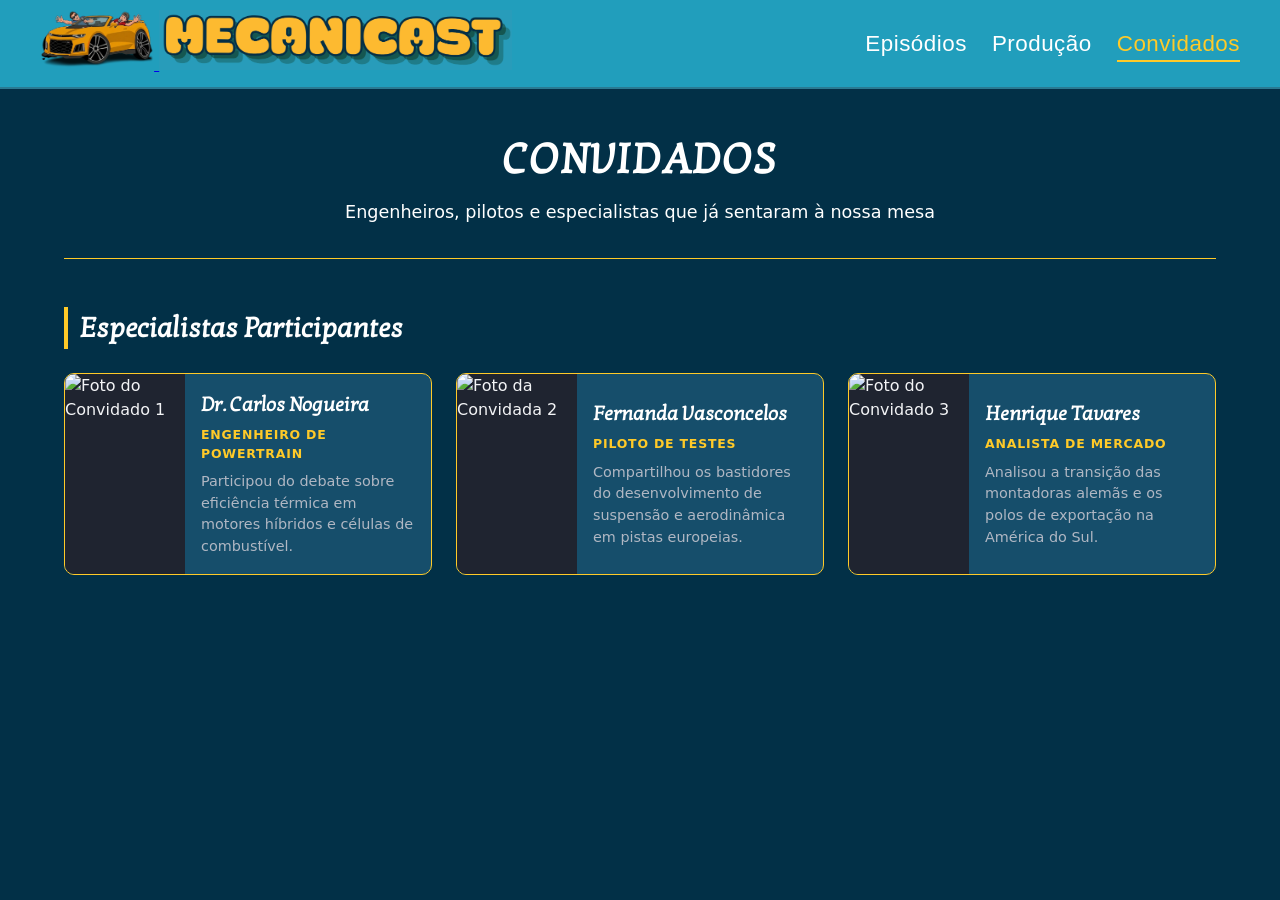
==== convidados.html @ 711c5707 "Implementação da página de equipe e convidados para demonstração" ====
<!DOCTYPE html>
<html lang="pt-BR">
<head>
    <meta charset="UTF-8">
    <meta name="viewport" content="width=device-width, initial-scale=1.0">
    <title>Convidados | Mecanicast</title>
    <link rel="preconnect" href="https://fonts.googleapis.com">
    <link rel="preconnect" href="https://fonts.gstatic.com" crossorigin>
    <link href="https://fonts.googleapis.com/css2?family=Kotta+One&display=swap" rel="stylesheet">
    <link rel="stylesheet" href="css/reset.css">
    <link rel="stylesheet" href="css/header.css">
    <link rel="stylesheet" href="css/equipe.css">
</head>
<body>
    <header class="main-header">
        <div class="logo-container">
            <a href="index.html">
                <img src="assets/download.png" alt="Carro" class="logo-img">
                <img src="assets/tipografia.png" alt="Mecanicast" class="logo-img">
            </a>
        </div>
        <nav class="main-nav">
            <ul>
                <li><a href="episodios.html">Episódios</a></li>     
                <li><a href="producao.html">Produção</a></li>
                <li><a href="convidados.html" class="active">Convidados</a></li>
            </ul>
        </nav>
    </header>

    <main class="main-content">
        <section class="hero-section">
            <h1 class="hero-title">CONVIDADOS</h1>
            <p class="hero-subtitle">Engenheiros, pilotos e especialistas que já sentaram à nossa mesa</p>
        </section>

        <hr class="divider">

        <section class="team-section">
            <h2 class="section-heading">Especialistas Participantes</h2>
            <div class="cards-grid">
                <article class="person-card">
                    <div class="person-photo">
                        <img src="assets/convidado1.jpg" alt="Foto do Convidado 1">
                    </div>
                    <div class="person-info">
                        <h2>Dr. Carlos Nogueira</h2>
                        <span class="person-role">Engenheiro de Powertrain</span>
                        <p>Participou do debate sobre eficiência térmica em motores híbridos e células de combustível.</p>
                    </div>
                </article>

                <article class="person-card">
                    <div class="person-photo">
                        <img src="assets/convidado2.jpg" alt="Foto da Convidada 2">
                    </div>
                    <div class="person-info">
                        <h2>Fernanda Vasconcelos</h2>
                        <span class="person-role">Piloto de Testes</span>
                        <p>Compartilhou os bastidores do desenvolvimento de suspensão e aerodinâmica em pistas europeias.</p>
                    </div>
                </article>

                <article class="person-card">
                    <div class="person-photo">
                        <img src="assets/convidado3.jpg" alt="Foto do Convidado 3">
                    </div>
                    <div class="person-info">
                        <h2>Henrique Tavares</h2>
                        <span class="person-role">Analista de Mercado</span>
                        <p>Analisou a transição das montadoras alemãs e os polos de exportação na América do Sul.</p>
                    </div>
                </article>
            </div>
        </section>
    </main>

    <script src="js/main.js"></script>
</body>
</html>
---- css/header.css ----
/* css/header.css */
.main-header {
    background-color: #219ebc; /* Azul claro do topo */
    display: flex;
    justify-content: space-between;
    align-items: center;
    padding: 10px 40px;
    border-bottom: 2px solid #2a7a92;
}

.logo-container {
    display: flex;
    align-items: center;
    gap: 15px;
}

.logo-img {
    height: 60px; /* Ajuste conforme o tamanho da sua imagem recortada */
    width: auto;
}

.logo-text {
    font-family: 'Arial Black', Impact, sans-serif;
    font-size: 2.2rem;
    color: #ffca28; /* Amarelo da logo */
    -webkit-text-stroke: 2px #222; /* Contorno preto da letra */
    text-shadow: 3px 3px 0px rgba(0,0,0,0.5); /* Sombra para dar profundidade */
    letter-spacing: 1px;
}

.main-nav ul {
    display: flex;
    list-style: none;
    gap: 25px;
}

.main-nav a {
    color: #ffffff;
    text-decoration: none;
    font-family: 'Arial Black', Arial, sans-serif;
    font-size: 1.4rem;
    letter-spacing: 0.5px;
}

.main-nav a:hover {
    color: #ffca28;
    transition: color 0.3s ease;
}
.main-nav a.active { color: #ffca28; border-bottom: 2px solid #ffca28; padding-bottom: 4px; }
---- css/equipe.css ----
body {
    background-color: #023047;
    color: #f3f4f6;
    font-family: system-ui, -apple-system, sans-serif;
    line-height: 1.5;
    margin:0;
}

.main-content {
    max-width: 1280px;
    margin: 0 auto;
    padding: 40px 5% 80px;
}

/* Cabeçalho da Página (mesmo padrão da Home) */
.hero-section {
    text-align: center;
    margin-bottom: 24px;
}

.hero-title {
    font-family: 'Kotta One', serif;
    font-size: 2.6rem;
    letter-spacing: 2px;
    color: #ffffff;
    margin-bottom: 8px;
}

.hero-subtitle {
    color: #ffffff;
    font-size: 1.1rem;
}

.divider {
    border: 0;
    height: 1px;
    background: #ffca28;
    margin: 32px 0 48px;
}

/* Seções e Grade de 1/3 */
.team-section {
    margin-bottom: 64px;
}

.section-heading {
    font-family: 'Kotta One', serif;
    font-size: 1.75rem;
    color: #ffffff;
    margin-bottom: 24px;
    padding-left: 12px;
    border-left: 4px solid #ffca28;
}

.cards-stack {
    display: flex;
    flex-direction: column;
    width:100%;
    gap: 24px;
}

/* Card Individual: Foto à esquerda | Nome + Descrição à direita */
.cards-stack .person-card {
    width: 100%;
    min-height: calc((10vh - 140px) /2);
    display: flex;
    align-items: stretch;
    background-color: #164e6b;
    border: 1px solid #ffca28;
    border-radius: 10px;
    overflow: hidden;
    transition: transform 0.2s ease, border-color 0.2s ease;
}

.cards-stack .person-card:hover {
    transform: translateY(-3px);
    border-color: #ffca28;
}

.person-photo {
    flex: 0 0 300px; /* Largura fixa da foto à esquerda */
    background-color: #1f2430;
}

.cards-stack .person-photo img {
    width: 100%;
    height: 100%;
    object-fit: cover;
    display: block;
}

.cards-stack .person-info {
    flex: 1;
    padding: 16px;
    display: flex;
    flex-direction: column;
    justify-content: center;
}

.cards-stack .person-info h2 {
    font-family: 'Kotta One', serif;
    font-size: 1.25rem;
    color: #ffffff;
    margin: 0 0 6px 0;
}

.cards-stack .person-role {
    font-size: 0.78rem;
    text-transform: uppercase;
    letter-spacing: 0.8px;
    color: #ffca28;
    font-weight: 600;
    margin-bottom: 8px;
}

.cards-stack .person-info p {
    font-size: 0.9rem;
    color: #b0b7c3;
    margin: 0;
}
.cards-grid{
    display: grid;
    grid-template-columns: repeat(3, 1fr);
    gap: 24px;
}
.cards-grid .person-card {
    display: flex;
    align-items: stretch;
    background-color: #164e6b;
    border: 1px solid #ffca28;
    border-radius: 10px;
    overflow: hidden;
    transition: transform 0.2s ease, border-color 0.2s ease;
}

.cards-grid .person-card:hover {
    transform: translateY(-4px);
    border-color: #ffca28;
}

.cards-grid .person-photo {
    flex: 0 0 120px;
    background-color: #1f2430;
}

.cards-grid .person-photo img {
    width: 100%;
    height: 100%;
    object-fit: cover;
    display: block;
}

.cards-grid .person-info {
    flex: 1;
    padding: 16px;
    display: flex;
    flex-direction: column;
    justify-content: center;
}

.cards-grid .person-info h2 {
    font-family: 'Kotta One', serif;
    font-size: 1.25rem;
    color: #ffffff;
    margin: 0 0 6px 0;
}

.cards-grid .person-role {
    font-size: 0.78rem;
    text-transform: uppercase;
    letter-spacing: 0.8px;
    color: #ffca28;
    font-weight: 600;
    margin-bottom: 8px;
}

.cards-grid .person-info p {
    font-size: 0.9rem;
    color: #b0b7c3;
    margin: 0;
}

/* Responsividade para tablets e celulares */
@media (max-width: 1024px) {
    .cards-grid {
        grid-template-columns: repeat(2, 1fr);
    }

    .cards-stack .person-photo {
        flex: 0 0 220px;
    }
}

@media (max-width: 768px) {
    .cards-stack .person-card {
        flex-direction: column;
        min-height: auto;
    }

    .cards-stack .person-photo {
        flex: none;
        height: 240px;
        width: 100%;
    }

    .cards-stack .person-info {
        padding: 24px;
    }

    .cards-grid {
        grid-template-columns: 1fr;
    }
}
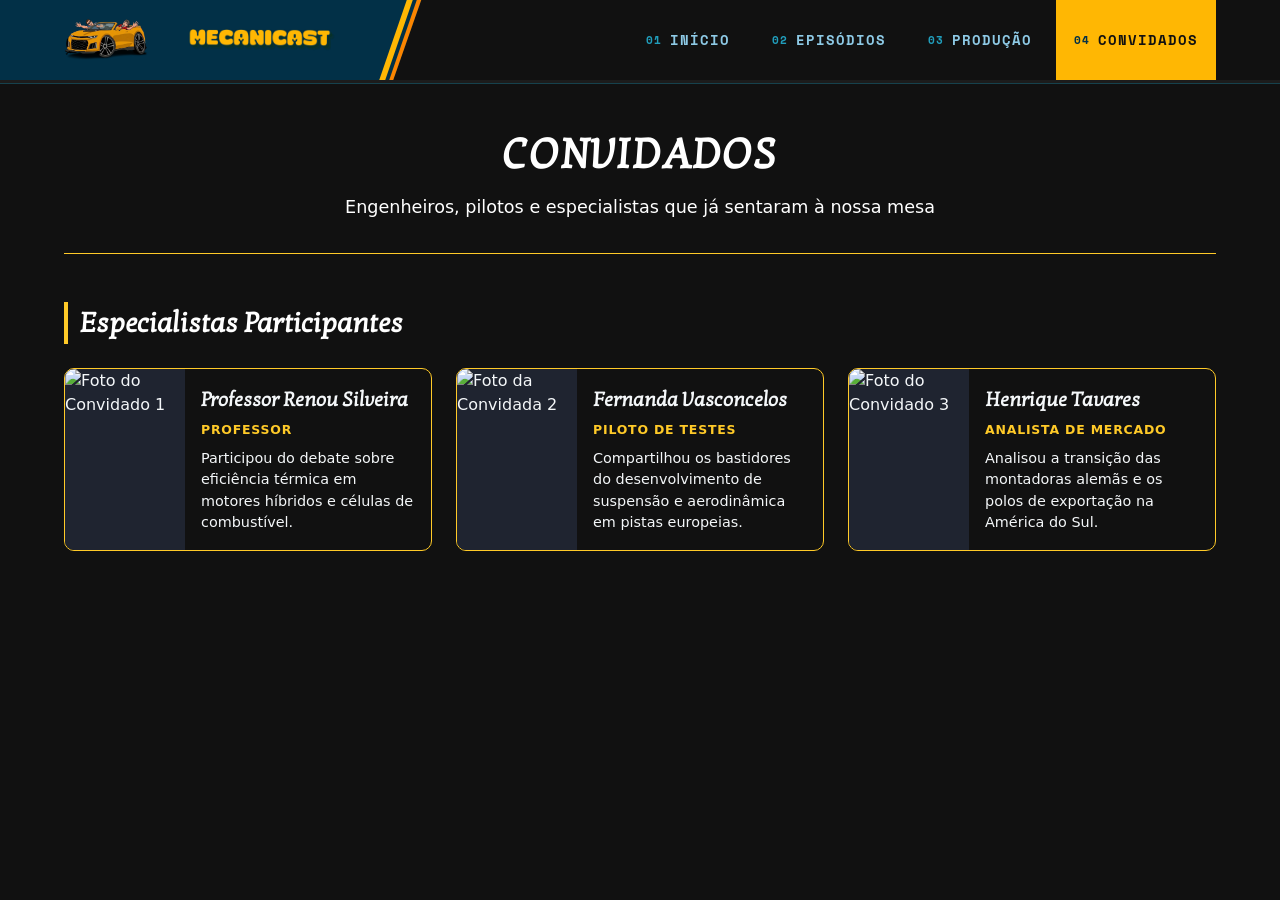
==== commit cc7d0246: "Funcionalidade de adição de episódios implementado e mudança no estilo do design do site" ====
--- a/convidados.html
+++ b/convidados.html
@@ -12,21 +12,50 @@
     <link rel="stylesheet" href="css/equipe.css">
 </head>
 <body>
-    <header class="main-header">
-        <div class="logo-container">
-            <a href="index.html">
-                <img src="assets/download.png" alt="Carro" class="logo-img">
-                <img src="assets/tipografia.png" alt="Mecanicast" class="logo-img">
+<header class="main-header" id="mainHeader">
+    <div class="header-inner">
+        <!-- Bloco da Marca com corte diagonal -->
+        <div class="brand-zone">
+            <a href="index.html" class="brand-link" aria-label="Mecanicast - Página Inicial">
+                <div class="car-wrapper">
+                    <img src="assets/download.png" alt="Logo Carro Mecanicast" class="logo-car">
+                </div>
+                <img src="assets/tipografia.png" alt="Mecanicast" class="logo-type">
             </a>
+            <!-- Faixas de corrida na diagonal -->
+            <span class="racing-stripe stripe-yellow" aria-hidden="true"></span>
+            <span class="racing-stripe stripe-orange" aria-hidden="true"></span>
         </div>
-        <nav class="main-nav">
+
+        <!-- Botão Hambúrguer (Aparece apenas no celular/tablet) -->
+        <button class="menu-toggle" id="menuToggle" aria-label="Abrir menu" aria-expanded="false">
+            <span class="toggle-label">MENU</span>
+            <div class="hamburger-bars">
+                <span></span>
+                <span></span>
+                <span></span>
+            </div>
+        </button>
+
+        <!-- Navegação Desktop + Gaveta Mobile -->
+        <nav class="main-nav" id="mainNav">
+            <div class="mobile-nav-header">
+                <span class="telemetry-tag">// NAVEGAÇÃO DE PISTA</span>
+            </div>
             <ul>
-                <li><a href="episodios.html">Episódios</a></li>     
-                <li><a href="producao.html">Produção</a></li>
-                <li><a href="convidados.html" class="active">Convidados</a></li>
+                <li><a href="index.html"><span class="nav-num">01</span>Início</a></li>
+                <li><a href="episodios.html"><span class="nav-num">02</span>Episódios</a></li>
+                <li><a href="producao.html"><span class="nav-num">03</span>Produção</a></li>
+                <li><a href="convidados.html" class="active"><span class="nav-num">04</span>Convidados</a></li>
             </ul>
         </nav>
-    </header>
+    </div>
+
+    <!-- Barra de RPM que acompanha a rolagem da página -->
+    <div class="rpm-bar-track">
+        <div class="rpm-bar-fill" id="rpmBar"></div>
+    </div>
+</header>
 
     <main class="main-content">
         <section class="hero-section">
@@ -44,8 +73,8 @@
                         <img src="assets/convidado1.jpg" alt="Foto do Convidado 1">
                     </div>
                     <div class="person-info">
-                        <h2>Dr. Carlos Nogueira</h2>
-                        <span class="person-role">Engenheiro de Powertrain</span>
+                        <h2>Professor Renou Silveira</h2>
+                        <span class="person-role">Professor </span>
                         <p>Participou do debate sobre eficiência térmica em motores híbridos e células de combustível.</p>
                     </div>
                 </article>
--- a/css/header.css
+++ b/css/header.css
@@ -1,50 +1,398 @@
-/* css/header.css */
+@import url('https://fonts.googleapis.com/css2?family=Space+Mono:wght@400;700&display=swap');
+
+:root {
+    --azul-claro: #8ECAE6;
+    --azul-medio: #219EBC;
+    --azul-escuro: #023047;
+    --amarelo: #FFB703;
+    --laranja: #FB8500;
+    --preto-carbono: #111111;
+    --branco-gelo: #F4F7F9;
+}
+
 .main-header {
-    background-color: #219ebc; /* Azul claro do topo */
+    position: sticky;
+    top: 0;
+    z-index: 1000;
+    width: 100%;
+    background-color: var(--preto-carbono);
+    border-bottom: 1px solid rgba(33, 158, 188, 0.35);
+    transition: box-shadow 0.3s ease;
+}
+
+.main-header.scrolled {
+    box-shadow: 0 10px 30px rgba(0, 0, 0, 0.75);
+}
+
+.header-inner {
     display: flex;
     justify-content: space-between;
-    align-items: center;
-    padding: 10px 40px;
-    border-bottom: 2px solid #2a7a92;
-}
-
-.logo-container {
-    display: flex;
-    align-items: center;
-    gap: 15px;
-}
-
-.logo-img {
-    height: 60px; /* Ajuste conforme o tamanho da sua imagem recortada */
+    align-items: stretch;
+    height: 80px;
+    max-width: 100%;
+    position: relative;
+}
+
+/* =========================================================
+   ZONA DA MARCA (2 Imagens + Corte Diagonal Automotivo)
+   ========================================================= */
+.brand-zone {
+    position: relative;
+    display: flex;
+    align-items: center;
+    background-color: var(--azul-escuro);
+    padding: 0 64px 0 5%;
+    /* Corte diagonal na borda direita */
+    clip-path: polygon(0 0, 100% 0, calc(100% - 28px) 100%, 0 100%);
+    z-index: 2;
+}
+
+.brand-link {
+    display: flex;
+    align-items: center;
+    gap: 14px;
+    text-decoration: none;
+}
+
+.car-wrapper {
+    position: relative;
+    display: flex;
+    align-items: center;
+}
+
+.logo-car {
+    height: 44px;
     width: auto;
-}
-
-.logo-text {
-    font-family: 'Arial Black', Impact, sans-serif;
-    font-size: 2.2rem;
-    color: #ffca28; /* Amarelo da logo */
-    -webkit-text-stroke: 2px #222; /* Contorno preto da letra */
-    text-shadow: 3px 3px 0px rgba(0,0,0,0.5); /* Sombra para dar profundidade */
+    object-fit: contain;
+    transition: transform 0.35s cubic-bezier(0.22, 1, 0.36, 1), filter 0.35s ease;
+}
+
+.logo-type {
+    height: 110px;
+    width: auto;
+    object-fit: contain;
+    transition: transform 0.35s cubic-bezier(0.22, 1, 0.36, 1), filter 0.35s ease;
+}
+.logo-type:hover {
+    transform: scale(1.05);
+    filter: drop-shadow(0 0 8px rgba(255, 183, 3, 0.45));
+}
+
+
+/* Faixas de corrida na diagonal */
+.racing-stripe {
+    position: absolute;
+    top: 0;
+    bottom: 0;
+    width: 6px;
+    transform: skewX(-19deg);
+}
+
+.stripe-yellow {
+    right: 22px;
+    background-color: var(--amarelo);
+}
+
+.stripe-orange {
+    right: 12px;
+    background-color: var(--laranja);
+}
+
+/* =========================================================
+   NAVEGAÇÃO DESKTOP
+   ========================================================= */
+.main-nav {
+    display: flex;
+    align-items: center;
+    padding-right: 5%;
+}
+
+.mobile-nav-header {
+    display: none;
+}
+
+.main-nav ul {
+    display: flex;
+    align-items: center;
+    list-style: none;
+    gap: 6px;
+    margin: 0;
+    padding: 0;
+    height: 100%;
+}
+
+.main-nav li {
+    height: 100%;
+    display: flex;
+    align-items: center;
+}
+
+.main-nav a {
+    position: relative;
+    display: flex;
+    align-items: center;
+    gap: 8px;
+    height: 100%;
+    padding: 0 18px;
+    font-family: 'Space Mono', monospace;
+    font-size: 0.85rem;
+    font-weight: 700;
+    text-transform: uppercase;
     letter-spacing: 1px;
-}
-
-.main-nav ul {
-    display: flex;
-    list-style: none;
-    gap: 25px;
-}
-
-.main-nav a {
-    color: #ffffff;
+    color: var(--azul-claro);
     text-decoration: none;
-    font-family: 'Arial Black', Arial, sans-serif;
-    font-size: 1.4rem;
-    letter-spacing: 0.5px;
+    transition: color 0.2s ease, background-color 0.2s ease;
+}
+
+.nav-num {
+    font-size: 0.7rem;
+    color: var(--azul-medio);
+    transition: color 0.2s ease;
+}
+
+/* Linha indicadora estilo ponteiro na base do link */
+.main-nav a::after {
+    content: "";
+    position: absolute;
+    bottom: 0;
+    left: 18px;
+    right: 18px;
+    height: 3px;
+    background-color: var(--amarelo);
+    transform: scaleX(0);
+    transform-origin: left;
+    transition: transform 0.25s ease;
 }
 
 .main-nav a:hover {
-    color: #ffca28;
-    transition: color 0.3s ease;
-}
-.main-nav a.active { color: #ffca28; border-bottom: 2px solid #ffca28; padding-bottom: 4px; }
-
+    color: var(--branco-gelo);
+    background-color: rgba(2, 48, 71, 0.45);
+}
+
+.main-nav a:hover .nav-num {
+    color: var(--amarelo);
+}
+
+.main-nav a:hover::after {
+    transform: scaleX(1);
+}
+
+/* Link da página atual */
+.main-nav a.active {
+    color: var(--preto-carbono);
+    background-color: var(--amarelo);
+}
+
+.main-nav a.active .nav-num {
+    color: var(--azul-escuro);
+}
+
+.main-nav a.active::after {
+    display: none;
+}
+
+/* =========================================================
+   BARRA DE RPM (Progresso de Scroll)
+   ========================================================= */
+.rpm-bar-track {
+    width: 100%;
+    height: 3px;
+    background-color: #1c1c1c;
+    overflow: hidden;
+}
+
+.rpm-bar-fill {
+    height: 100%;
+    width: 0%;
+    background: linear-gradient(90deg, var(--azul-medio) 0%, var(--amarelo) 65%, var(--laranja) 100%);
+    transition: width 0.08s linear;
+}
+
+/* =========================================================
+   BOTÃO MOBILE (Oculto no Desktop)
+   ========================================================= */
+.menu-toggle {
+    display: none;
+    align-items: center;
+    gap: 10px;
+    background: transparent;
+    border: none;
+    color: var(--branco-gelo);
+    padding: 0 5%;
+    cursor: pointer;
+    z-index: 1002;
+}
+
+.toggle-label {
+    font-family: 'Space Mono', monospace;
+    font-size: 0.8rem;
+    font-weight: 700;
+    letter-spacing: 1.5px;
+    color: var(--amarelo);
+}
+
+.hamburger-bars {
+    width: 26px;
+    height: 18px;
+    display: flex;
+    flex-direction: column;
+    justify-content: space-between;
+}
+
+.hamburger-bars span {
+    display: block;
+    width: 100%;
+    height: 2px;
+    background-color: var(--branco-gelo);
+    transition: transform 0.3s ease, opacity 0.2s ease, background-color 0.3s ease;
+}
+
+/* Animação do X quando o menu abre */
+.menu-toggle.is-open .hamburger-bars span:nth-child(1) {
+    transform: translateY(8px) rotate(45deg);
+    background-color: var(--laranja);
+}
+
+.menu-toggle.is-open .hamburger-bars span:nth-child(2) {
+    opacity: 0;
+}
+
+.menu-toggle.is-open .hamburger-bars span:nth-child(3) {
+    transform: translateY(-8px) rotate(-45deg);
+    background-color: var(--laranja);
+}
+
+/* =========================================================
+   RESPONSIVIDADE (Tablets e Celulares)
+   ========================================================= */
+@media (max-width: 1024px) {
+    .main-nav a {
+        padding: 0 12px;
+        font-size: 0.78rem;
+    }
+
+    .brand-zone {
+        padding-right: 48px;
+    }
+}
+
+@media (max-width: 820px) {
+    .header-inner {
+        height: 68px;
+    }
+
+    .brand-zone {
+        padding: 0 42px 0 4%;
+        clip-path: polygon(0 0, 100% 0, calc(100% - 20px) 100%, 0 100%);
+    }
+
+    .logo-car {
+        height: 34px;
+    }
+
+    .logo-type {
+        height: 110px;
+    }
+
+    .racing-stripe {
+        width: 4px;
+        transform: skewX(-16deg);
+    }
+
+    .stripe-yellow { right: 16px; }
+    .stripe-orange { right: 9px; }
+
+    .menu-toggle {
+        display: flex;
+    }
+
+    /* Gaveta Tática Full-Screen no Mobile */
+    .main-nav {
+        position: fixed;
+        top: 68px;
+        left: 0;
+        width: 100%;
+        height: calc(100vh - 68px);
+        background-color: var(--preto-carbono);
+        border-top: 2px solid var(--azul-medio);
+        flex-direction: column;
+        align-items: flex-start;
+        padding: 32px 6%;
+        box-sizing: border-box;
+        transform: translateX(100%);
+        transition: transform 0.35s cubic-bezier(0.22, 1, 0.36, 1);
+        z-index: 1001;
+        overflow-y: auto;
+    }
+
+    .main-nav.is-open {
+        transform: translateX(0);
+    }
+
+    .mobile-nav-header {
+        display: block;
+        width: 100%;
+        padding-bottom: 14px;
+        margin-bottom: 20px;
+        border-bottom: 1px solid #262626;
+    }
+
+    .telemetry-tag {
+        font-family: 'Space Mono', monospace;
+        font-size: 0.75rem;
+        letter-spacing: 2px;
+        color: var(--azul-medio);
+    }
+
+    .main-nav ul {
+        flex-direction: column;
+        align-items: stretch;
+        width: 100%;
+        height: auto;
+        gap: 12px;
+    }
+
+    .main-nav li {
+        height: auto;
+        width: 100%;
+    }
+
+    .main-nav a {
+        width: 100%;
+        height: auto;
+        padding: 18px 20px;
+        font-size: 1.1rem;
+        background-color: var(--azul-escuro);
+        border-left: 4px solid var(--azul-medio);
+        box-sizing: border-box;
+    }
+
+    .main-nav a::after {
+        display: none;
+    }
+
+    .main-nav a.active {
+        background-color: var(--amarelo);
+        color: var(--preto-carbono);
+        border-left-color: var(--laranja);
+    }
+}
+
+/* Ajuste extra para telas muito pequenas (360px) */
+@media (max-width: 380px) {
+    .brand-link {
+        gap: 8px;
+    }
+
+    .logo-car {
+        height: 28px;
+    }
+
+    .logo-type {
+        height: 22px;
+    }
+
+    .toggle-label {
+        display: none; /* Mantém só as barras para não apertar as 2 logos */
+    }
+}
--- a/css/equipe.css
+++ b/css/equipe.css
@@ -1,6 +1,16 @@
+:root{
+    --azul-claro: #8ECAE6;
+    --azul-medio: #219EBC;
+    --azul-escuro: #023047;
+    --amarelo1: #ffb703;
+    --amarelo2: #ffca28;
+    --laranja: #fb8500;
+    --preto-carbono: #111111;
+    --branco-gelo: #f4f7f9;
+}
 body {
-    background-color: #023047;
-    color: #f3f4f6;
+    background-color: var(--preto-carbono);
+    color: var(--branco-gelo);
     font-family: system-ui, -apple-system, sans-serif;
     line-height: 1.5;
     margin:0;
@@ -65,7 +75,7 @@
     min-height: calc((10vh - 140px) /2);
     display: flex;
     align-items: stretch;
-    background-color: #164e6b;
+    background-color: var(--azul-escuro);
     border: 1px solid #ffca28;
     border-radius: 10px;
     overflow: hidden;
@@ -74,12 +84,13 @@
 
 .cards-stack .person-card:hover {
     transform: translateY(-3px);
-    border-color: #ffca28;
+    border-color: var(--amarelo2);
+     box-shadow: 0px 1px 10px var(--azul-escuro);
 }
 
 .person-photo {
     flex: 0 0 300px; /* Largura fixa da foto à esquerda */
-    background-color: #1f2430;
+    background-color: var(--preto-carbono);
 }
 
 .cards-stack .person-photo img {
@@ -100,7 +111,7 @@
 .cards-stack .person-info h2 {
     font-family: 'Kotta One', serif;
     font-size: 1.25rem;
-    color: #ffffff;
+    color: var(--branco-gelo);
     margin: 0 0 6px 0;
 }
 
@@ -108,7 +119,7 @@
     font-size: 0.78rem;
     text-transform: uppercase;
     letter-spacing: 0.8px;
-    color: #ffca28;
+    color: var(--amarelo2);
     font-weight: 600;
     margin-bottom: 8px;
 }
@@ -126,8 +137,8 @@
 .cards-grid .person-card {
     display: flex;
     align-items: stretch;
-    background-color: #164e6b;
-    border: 1px solid #ffca28;
+    background-color: var(--preto-carbono);
+    border: 1px solid var(--amarelo2);
     border-radius: 10px;
     overflow: hidden;
     transition: transform 0.2s ease, border-color 0.2s ease;
@@ -135,7 +146,8 @@
 
 .cards-grid .person-card:hover {
     transform: translateY(-4px);
-    border-color: #ffca28;
+    border-color: var(--amarelo1);
+     box-shadow: 0px 1px 10px var(--azul-escuro);
 }
 
 .cards-grid .person-photo {
@@ -161,7 +173,7 @@
 .cards-grid .person-info h2 {
     font-family: 'Kotta One', serif;
     font-size: 1.25rem;
-    color: #ffffff;
+    color: var(--branco-gelo);
     margin: 0 0 6px 0;
 }
 
@@ -169,14 +181,14 @@
     font-size: 0.78rem;
     text-transform: uppercase;
     letter-spacing: 0.8px;
-    color: #ffca28;
+    color: var(--amarelo2);
     font-weight: 600;
     margin-bottom: 8px;
 }
 
 .cards-grid .person-info p {
     font-size: 0.9rem;
-    color: #b0b7c3;
+    color: var(--branco-gelo);
     margin: 0;
 }
 
